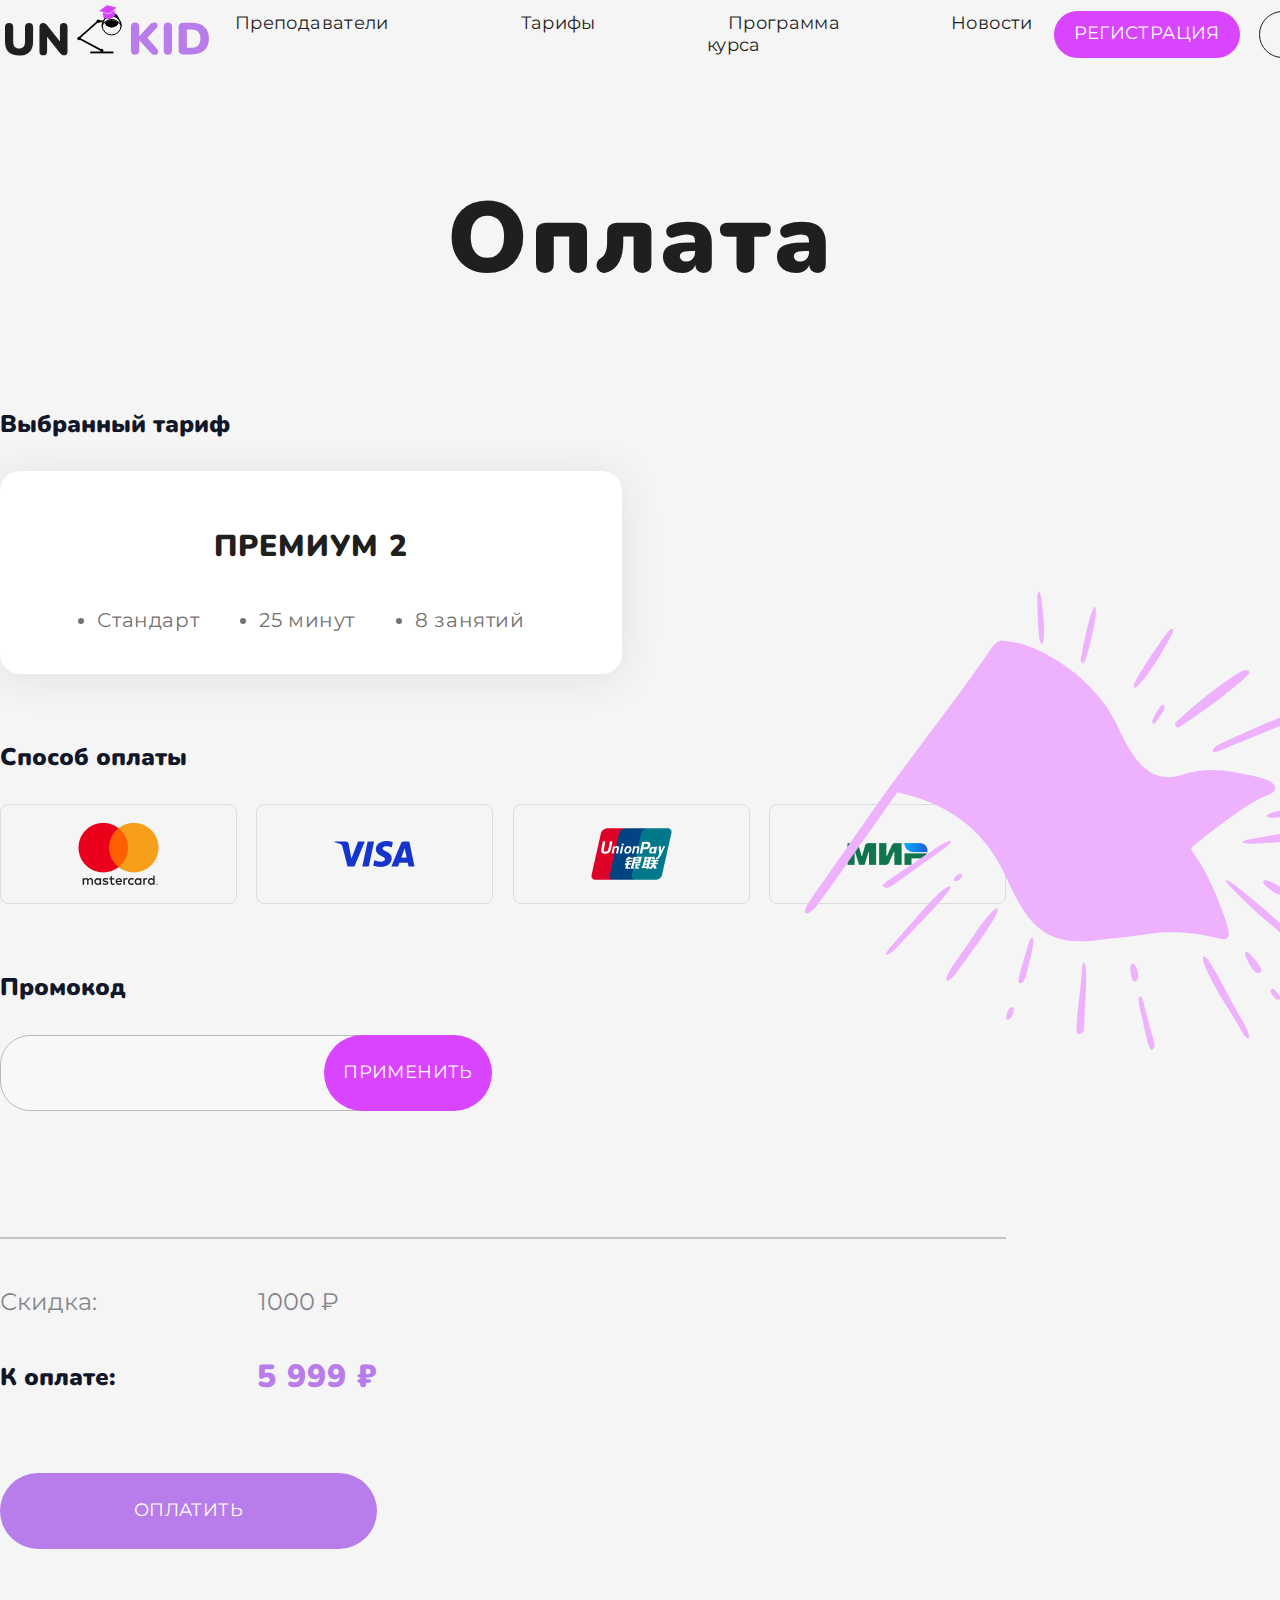
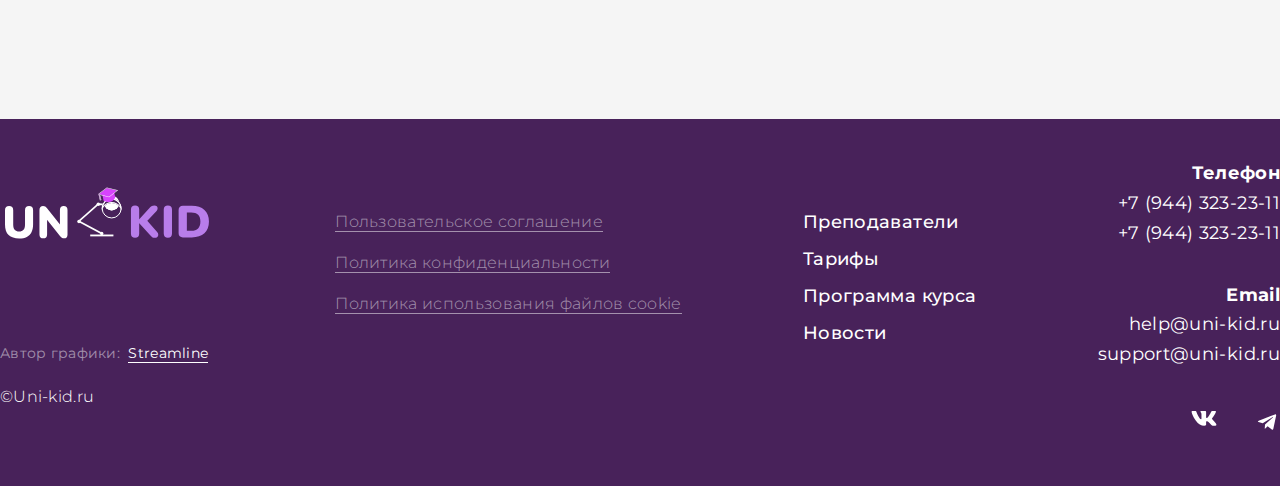
==== payment.html @ bf63d9b5 "Страницы с тарифом и оплатой" ====
<!doctype html>
<html lang="en">
<head>
    <meta charset="UTF-8">
    <meta name="viewport"
          content="width=device-width, user-scalable=no, initial-scale=1.0, maximum-scale=1.0, minimum-scale=1.0">
    <meta http-equiv="X-UA-Compatible" content="ie=edge">
    <title>Document</title>
    <link rel="stylesheet" href="./css/main.css">
</head>
<body>
<div class="wrapper">
    <header class="header">
        <div class="header__container container">
            <div class="header__logo">
                <img src="./assets/svg/header-logo.svg" alt="Логотип">
            </div>
            <nav class="menu">
                <ul class="menu__list">
                    <li class="menu__item"><a href="./teachers.html">Преподаватели</a></li>
                    <li class="menu__item"><a href="./tariffs.html">Тарифы</a></li>
                    <li class="menu__item"><a href="#">Программа курса</a></li>
                    <li class="menu__item"><a href="#">Новости</a></li>
                </ul>
            </nav>
            <div class="account">
                <div class="btn btn-primary">Регистрация</div>
                <div class="btn btn-outline">Войти</div>
            </div>
        </div>
    </header>
    <main class="main">
        <div class="main__container container">

            <section class="payment">
                <h1 class="title">Оплата</h1>
                <div class="payment__container">
                    <div class="tariff">
                        <p class="payment__title">Выбранный тариф</p>
                        <div class="tariffs__pay">
                            <p class="tariffs__name">Премиум 2</p>
                            <ul class="tariffs__result result">
                                <li class="result__item">Стандарт</li>
                                <li class="result__item">25 минут</li>
                                <li class="result__item">8 занятий</li>
                            </ul>
                        </div>
                    </div>
                    <div class="pay-method">
                        <p class="payment__title">Способ оплаты</p>
                        <ul class="payment__list">
                            <li tabindex="0" class="payment__item">
                                <img src="./assets/images/masterCard.png" alt="Мастер кард">
                            </li>
                            <li tabindex="0" class="payment__item">
                                <img src="./assets/images/visa.png" alt="Виза">
                            </li>
                            <li tabindex="0" class="payment__item">
                                <img src="./assets/images/unionPay.png" alt="Юнион">
                            </li>
                            <li tabindex="0" class="payment__item">
                                <img src="./assets/images/mir.png" alt="Мир">
                            </li>
                        </ul>
                    </div>
                    <div class="promo-code">
                        <p class="payment__title">Промокод</p>
                        <div class="promo-code__content">
                            <input type="text" class="input input-promo">
                            <div class="btn btn-primary btn-promo">Применить</div>
                        </div>
                    </div>
                    <div class="line"></div>
                    <div class="total">
                        <p class="sale">Скидка:<span>1000 ₽</span></p>
                        <p class="payment__title">К оплате:<span>5 999 ₽</span></p>
                        <div class="btn btn-primary">Оплатить</div>
                    </div>
                    <svg class="flag">
                        <use xlink:href="./assets/scss/sprites.svg#flag"></use>
                    </svg>
                </div>
            </section>
        </div>
    </main>
    <footer class="footer">
        <div class=" footer__container container">
            <div class="footer__info">
                <div class="footer__logo">
                    <img src="./assets/svg/footer-logo.svg" alt="Логотип">
                </div>
                <div class="author">
                    <p>Автор графики:&nbsp;&nbsp;<span>Streamline</span></p>
                    <p>&#169;Uni-kid.ru</p>
                </div>
            </div>
            <div class="policy">
                <ul class="policy__list">
                    <li class="policy__item"><a href="#">Пользовательское соглашение</a></li>
                    <li class="policy__item"><a href="#">Политика конфиденциальности</a></li>
                    <li class="policy__item"><a href="#">Политика использования файлов cookie</a></li>
                </ul>
            </div>
            <div class="menu">
                <ul class="menu__list">
                    <li class="menu__item"><a href="#">Преподаватели</a></li>
                    <li class="menu__item"><a href="#">Тарифы</a></li>
                    <li class="menu__item"><a href="#">Программа курса</a></li>
                    <li class="menu__item"><a href="#">Новости</a></li>
                </ul>
            </div>
            <div class="contacts">
                <div class="phone">
                    <p>Телефон</p>
                    <a href="tel:+7 (944) 323-23-11">+7 (944) 323-23-11</a>
                    <a href="tel:+7 (944) 323-23-11">+7 (944) 323-23-11</a>
                </div>
                <div class="email">
                    <p>Email</p>
                    <a href="mailto:help@uni-kid.ru">help@uni-kid.ru</a>
                    <a href="mailto:support@uni-kid.ru">support@uni-kid.ru</a>
                </div>
                <div class="social">
                    <a href="#">
                        <svg class="icon vk-icon">
                            <use xlink:href="./assets/scss/sprites.svg#vk"></use>
                        </svg>
                    </a>
                    <a href="#">
                        <svg class="icon tg-icon">
                            <use xlink:href="./assets/scss/sprites.svg#tg"></use>
                        </svg>
                    </a>
                </div>
            </div>
        </div>
    </footer>
</div>
</body>
</html>
---- css/main.css ----
@font-face {
  font-family: "Nunito";
  src: url("../../assets/fonts/Nunito-Black.woff2") format("woff2"), url("../../assets/fonts/Nunito-Black.woff") format("woff");
  font-weight: 900;
  font-style: normal;
  font-display: swap;
}
@font-face {
  font-family: "Montserrat";
  src: url("../../assets/fonts/Montserrat-Bold.woff2") format("woff2"), url("../../assets/fonts/Montserrat-Bold.woff") format("woff");
  font-weight: bold;
  font-style: normal;
  font-display: swap;
}
@font-face {
  font-family: "Montserrat";
  src: url("../../assets/fonts/Montserrat-Medium.woff2") format("woff2"), url("../../assets/fonts/Montserrat-Medium.woff") format("woff");
  font-weight: 500;
  font-style: normal;
  font-display: swap;
}
@font-face {
  font-family: "Montserrat";
  src: url("../../assets/fonts/Montserrat-Regular.woff2") format("woff2"), url("../../assets/fonts/Montserrat-Regular.woff") format("woff");
  font-weight: normal;
  font-style: normal;
  font-display: swap;
}
@font-face {
  font-family: "Montserrat";
  src: url("../../assets/fonts/Montserrat-Light.woff2") format("woff2"), url("../../assets/fonts/Montserrat-Light.woff") format("woff");
  font-weight: 300;
  font-style: normal;
  font-display: swap;
}
@font-face {
  font-family: "Montserrat";
  src: url("../../assets/fonts/Montserrat-SemiBold.woff2") format("woff2"), url("../../assets/fonts/Montserrat-SemiBold.woff") format("woff");
  font-weight: 600;
  font-style: normal;
  font-display: swap;
}
@font-face {
  font-family: "Rubik";
  src: url("../../assets/fonts/Rubik-Bold.woff2") format("woff2"), url("../../assets/fonts/Rubik-Bold.woff") format("woff");
  font-weight: bold;
  font-style: normal;
  font-display: swap;
}
@font-face {
  font-family: "Rubik";
  src: url("../../assets/fonts/Rubik-Regular.woff2") format("woff2"), url("../../assets/fonts/Rubik-Regular.woff") format("woff");
  font-weight: normal;
  font-style: normal;
  font-display: swap;
}
@font-face {
  font-family: "Rubik";
  src: url("../../assets/fonts/Rubik-Medium.woff2") format("woff2"), url("../../assets/fonts/Rubik-Medium.woff") format("woff");
  font-weight: 500;
  font-style: normal;
  font-display: swap;
}
@font-face {
  font-family: "Nunito";
  src: url("../../assets/fonts/Nunito-Black.woff2") format("woff2"), url("../../assets/fonts/Nunito-Black.woff") format("woff");
  font-weight: 900;
  font-style: normal;
  font-display: swap;
}
@font-face {
  font-family: "Montserrat";
  src: url("../../assets/fonts/Montserrat-Bold.woff2") format("woff2"), url("../../assets/fonts/Montserrat-Bold.woff") format("woff");
  font-weight: bold;
  font-style: normal;
  font-display: swap;
}
@font-face {
  font-family: "Montserrat";
  src: url("../../assets/fonts/Montserrat-Medium.woff2") format("woff2"), url("../../assets/fonts/Montserrat-Medium.woff") format("woff");
  font-weight: 500;
  font-style: normal;
  font-display: swap;
}
@font-face {
  font-family: "Montserrat";
  src: url("../../assets/fonts/Montserrat-Regular.woff2") format("woff2"), url("../../assets/fonts/Montserrat-Regular.woff") format("woff");
  font-weight: normal;
  font-style: normal;
  font-display: swap;
}
@font-face {
  font-family: "Montserrat";
  src: url("../../assets/fonts/Montserrat-Light.woff2") format("woff2"), url("../../assets/fonts/Montserrat-Light.woff") format("woff");
  font-weight: 300;
  font-style: normal;
  font-display: swap;
}
@font-face {
  font-family: "Montserrat";
  src: url("../../assets/fonts/Montserrat-SemiBold.woff2") format("woff2"), url("../../assets/fonts/Montserrat-SemiBold.woff") format("woff");
  font-weight: 600;
  font-style: normal;
  font-display: swap;
}
@font-face {
  font-family: "Rubik";
  src: url("../../assets/fonts/Rubik-Bold.woff2") format("woff2"), url("../../assets/fonts/Rubik-Bold.woff") format("woff");
  font-weight: bold;
  font-style: normal;
  font-display: swap;
}
@font-face {
  font-family: "Rubik";
  src: url("../../assets/fonts/Rubik-Regular.woff2") format("woff2"), url("../../assets/fonts/Rubik-Regular.woff") format("woff");
  font-weight: normal;
  font-style: normal;
  font-display: swap;
}
@font-face {
  font-family: "Rubik";
  src: url("../../assets/fonts/Rubik-Medium.woff2") format("woff2"), url("../../assets/fonts/Rubik-Medium.woff") format("woff");
  font-weight: 500;
  font-style: normal;
  font-display: swap;
}
* {
  padding: 0;
  margin: 0;
  border: 0;
}

*,
*:before,
*:after {
  -moz-box-sizing: border-box;
  -webkit-box-sizing: border-box;
  box-sizing: border-box;
}

:focus,
:active {
  outline: none;
}

a:focus,
a:active {
  outline: none;
}

nav,
footer,
header,
aside {
  display: block;
}

html,
body {
  height: 100%;
  width: 100%;
  font-size: 100%;
  line-height: 1;
  font-size: 14px;
  -ms-text-size-adjust: 100%;
  -moz-text-size-adjust: 100%;
  -webkit-text-size-adjust: 100%;
}

input,
button,
textarea {
  font-family: inherit;
}

input::-ms-clear {
  display: none;
}

button {
  cursor: pointer;
}

button::-moz-focus-inner {
  padding: 0;
  border: 0;
}

a,
a:visited {
  text-decoration: none;
}

a:hover {
  text-decoration: none;
}

ul li {
  list-style: none;
}

img {
  vertical-align: top;
}

h1,
h2,
h3,
h4,
h5,
h6 {
  font-size: inherit;
  font-weight: inherit;
}

@font-face {
  font-family: "Nunito";
  src: url("../../assets/fonts/Nunito-Black.woff2") format("woff2"), url("../../assets/fonts/Nunito-Black.woff") format("woff");
  font-weight: 900;
  font-style: normal;
  font-display: swap;
}
@font-face {
  font-family: "Montserrat";
  src: url("../../assets/fonts/Montserrat-Bold.woff2") format("woff2"), url("../../assets/fonts/Montserrat-Bold.woff") format("woff");
  font-weight: bold;
  font-style: normal;
  font-display: swap;
}
@font-face {
  font-family: "Montserrat";
  src: url("../../assets/fonts/Montserrat-Medium.woff2") format("woff2"), url("../../assets/fonts/Montserrat-Medium.woff") format("woff");
  font-weight: 500;
  font-style: normal;
  font-display: swap;
}
@font-face {
  font-family: "Montserrat";
  src: url("../../assets/fonts/Montserrat-Regular.woff2") format("woff2"), url("../../assets/fonts/Montserrat-Regular.woff") format("woff");
  font-weight: normal;
  font-style: normal;
  font-display: swap;
}
@font-face {
  font-family: "Montserrat";
  src: url("../../assets/fonts/Montserrat-Light.woff2") format("woff2"), url("../../assets/fonts/Montserrat-Light.woff") format("woff");
  font-weight: 300;
  font-style: normal;
  font-display: swap;
}
@font-face {
  font-family: "Montserrat";
  src: url("../../assets/fonts/Montserrat-SemiBold.woff2") format("woff2"), url("../../assets/fonts/Montserrat-SemiBold.woff") format("woff");
  font-weight: 600;
  font-style: normal;
  font-display: swap;
}
@font-face {
  font-family: "Rubik";
  src: url("../../assets/fonts/Rubik-Bold.woff2") format("woff2"), url("../../assets/fonts/Rubik-Bold.woff") format("woff");
  font-weight: bold;
  font-style: normal;
  font-display: swap;
}
@font-face {
  font-family: "Rubik";
  src: url("../../assets/fonts/Rubik-Regular.woff2") format("woff2"), url("../../assets/fonts/Rubik-Regular.woff") format("woff");
  font-weight: normal;
  font-style: normal;
  font-display: swap;
}
@font-face {
  font-family: "Rubik";
  src: url("../../assets/fonts/Rubik-Medium.woff2") format("woff2"), url("../../assets/fonts/Rubik-Medium.woff") format("woff");
  font-weight: 500;
  font-style: normal;
  font-display: swap;
}
.header__container {
  display: flex;
  align-items: center;
  justify-content: space-between;
}
.header__container .menu__list {
  display: flex;
  gap: 90px;
}
.header__container .menu__list .menu__item a {
  font-size: 18px;
  line-height: 122%;
  letter-spacing: 0.02em;
  color: #1F1F1F;
  border-radius: 20px;
  padding: 10px 20px;
  border: 1px solid transparent;
  transition: all 0.3s ease;
}
.header__container .menu__list .menu__item a:hover {
  color: #D342F8;
}
.header__container .menu__list .menu__item a:focus {
  color: #D342F8;
  border: 1px solid #D844FE;
}
.header__container .account {
  display: flex;
  gap: 19px;
}

@font-face {
  font-family: "Nunito";
  src: url("../../assets/fonts/Nunito-Black.woff2") format("woff2"), url("../../assets/fonts/Nunito-Black.woff") format("woff");
  font-weight: 900;
  font-style: normal;
  font-display: swap;
}
@font-face {
  font-family: "Montserrat";
  src: url("../../assets/fonts/Montserrat-Bold.woff2") format("woff2"), url("../../assets/fonts/Montserrat-Bold.woff") format("woff");
  font-weight: bold;
  font-style: normal;
  font-display: swap;
}
@font-face {
  font-family: "Montserrat";
  src: url("../../assets/fonts/Montserrat-Medium.woff2") format("woff2"), url("../../assets/fonts/Montserrat-Medium.woff") format("woff");
  font-weight: 500;
  font-style: normal;
  font-display: swap;
}
@font-face {
  font-family: "Montserrat";
  src: url("../../assets/fonts/Montserrat-Regular.woff2") format("woff2"), url("../../assets/fonts/Montserrat-Regular.woff") format("woff");
  font-weight: normal;
  font-style: normal;
  font-display: swap;
}
@font-face {
  font-family: "Montserrat";
  src: url("../../assets/fonts/Montserrat-Light.woff2") format("woff2"), url("../../assets/fonts/Montserrat-Light.woff") format("woff");
  font-weight: 300;
  font-style: normal;
  font-display: swap;
}
@font-face {
  font-family: "Montserrat";
  src: url("../../assets/fonts/Montserrat-SemiBold.woff2") format("woff2"), url("../../assets/fonts/Montserrat-SemiBold.woff") format("woff");
  font-weight: 600;
  font-style: normal;
  font-display: swap;
}
@font-face {
  font-family: "Rubik";
  src: url("../../assets/fonts/Rubik-Bold.woff2") format("woff2"), url("../../assets/fonts/Rubik-Bold.woff") format("woff");
  font-weight: bold;
  font-style: normal;
  font-display: swap;
}
@font-face {
  font-family: "Rubik";
  src: url("../../assets/fonts/Rubik-Regular.woff2") format("woff2"), url("../../assets/fonts/Rubik-Regular.woff") format("woff");
  font-weight: normal;
  font-style: normal;
  font-display: swap;
}
@font-face {
  font-family: "Rubik";
  src: url("../../assets/fonts/Rubik-Medium.woff2") format("woff2"), url("../../assets/fonts/Rubik-Medium.woff") format("woff");
  font-weight: 500;
  font-style: normal;
  font-display: swap;
}
.footer {
  background-color: #48225A;
  padding: 40px 0 52px 0;
}
.footer .footer__container {
  display: flex;
  justify-content: space-between;
  align-items: center;
}
.footer .footer__logo {
  margin: 0 0 90px 0;
}
.footer .author {
  letter-spacing: 0.02em;
}
.footer .author p:first-child {
  line-height: 158%;
  margin: 0 0 20px 0;
  color: rgba(255, 255, 255, 0.5);
}
.footer .author p span {
  color: #FFFFFF;
  border-bottom: 1px solid #FFFFFF;
}
.footer .author p:last-child {
  color: #FFFFFF;
  font-weight: 300;
  font-size: 16px;
  line-height: 158%;
}
.footer .policy .policy__list {
  display: flex;
  flex-direction: column;
  gap: 16px;
  margin: 0 0 68px 0;
}
.footer .policy a {
  font-weight: 300;
  font-size: 16px;
  line-height: 158%;
  letter-spacing: 0.02em;
  color: rgba(255, 255, 255, 0.5);
  border-bottom: 1px solid rgba(255, 255, 255, 0.5);
}
.footer .menu__list {
  display: flex;
  flex-direction: column;
  gap: 15px;
  margin: 0 0 36px 0;
}
.footer .menu__list a {
  color: #FFFFFF;
  font-weight: 500;
  font-size: 18px;
  line-height: 122%;
  letter-spacing: 0.02em;
}
.footer .contacts p {
  font-size: 18px;
  line-height: 166%;
  text-align: right;
  letter-spacing: 0.02em;
  color: #FFFFFF;
  font-weight: 700;
}
.footer .contacts .phone {
  margin: 0 0 32px 0;
}
.footer .contacts .email {
  margin: 0 0 40px 0;
}
.footer .contacts .phone a,
.footer .contacts .email a {
  display: block;
  font-size: 18px;
  line-height: 166%;
  text-align: right;
  letter-spacing: 0.02em;
  color: #FFFFFF;
}
.footer .contacts .social {
  display: flex;
  gap: 37px;
  align-items: center;
  justify-content: right;
}

@font-face {
  font-family: "Nunito";
  src: url("../../assets/fonts/Nunito-Black.woff2") format("woff2"), url("../../assets/fonts/Nunito-Black.woff") format("woff");
  font-weight: 900;
  font-style: normal;
  font-display: swap;
}
@font-face {
  font-family: "Montserrat";
  src: url("../../assets/fonts/Montserrat-Bold.woff2") format("woff2"), url("../../assets/fonts/Montserrat-Bold.woff") format("woff");
  font-weight: bold;
  font-style: normal;
  font-display: swap;
}
@font-face {
  font-family: "Montserrat";
  src: url("../../assets/fonts/Montserrat-Medium.woff2") format("woff2"), url("../../assets/fonts/Montserrat-Medium.woff") format("woff");
  font-weight: 500;
  font-style: normal;
  font-display: swap;
}
@font-face {
  font-family: "Montserrat";
  src: url("../../assets/fonts/Montserrat-Regular.woff2") format("woff2"), url("../../assets/fonts/Montserrat-Regular.woff") format("woff");
  font-weight: normal;
  font-style: normal;
  font-display: swap;
}
@font-face {
  font-family: "Montserrat";
  src: url("../../assets/fonts/Montserrat-Light.woff2") format("woff2"), url("../../assets/fonts/Montserrat-Light.woff") format("woff");
  font-weight: 300;
  font-style: normal;
  font-display: swap;
}
@font-face {
  font-family: "Montserrat";
  src: url("../../assets/fonts/Montserrat-SemiBold.woff2") format("woff2"), url("../../assets/fonts/Montserrat-SemiBold.woff") format("woff");
  font-weight: 600;
  font-style: normal;
  font-display: swap;
}
@font-face {
  font-family: "Rubik";
  src: url("../../assets/fonts/Rubik-Bold.woff2") format("woff2"), url("../../assets/fonts/Rubik-Bold.woff") format("woff");
  font-weight: bold;
  font-style: normal;
  font-display: swap;
}
@font-face {
  font-family: "Rubik";
  src: url("../../assets/fonts/Rubik-Regular.woff2") format("woff2"), url("../../assets/fonts/Rubik-Regular.woff") format("woff");
  font-weight: normal;
  font-style: normal;
  font-display: swap;
}
@font-face {
  font-family: "Rubik";
  src: url("../../assets/fonts/Rubik-Medium.woff2") format("woff2"), url("../../assets/fonts/Rubik-Medium.woff") format("woff");
  font-weight: 500;
  font-style: normal;
  font-display: swap;
}
.btn {
  border-radius: 40px;
  padding: 12px 20px;
  letter-spacing: 0.02em;
  text-transform: uppercase;
  font-size: 18px;
  line-height: 122%;
  cursor: pointer;
}

.btn-primary {
  color: #FFFFFF;
  background: #D944FF;
}

.btn-outline {
  color: #1F1F1F;
  border: 1px solid #1F1F1F;
}

.btn-circle {
  background: #B87DEA;
  border-radius: 1000px;
  font-weight: 600;
  font-size: 20px;
  line-height: 140%;
  letter-spacing: 0.04em;
  text-transform: uppercase;
  color: #FFFFFF;
  display: flex;
  align-items: center;
  justify-content: center;
  width: 228px;
  height: 228px;
}

@font-face {
  font-family: "Nunito";
  src: url("../../assets/fonts/Nunito-Black.woff2") format("woff2"), url("../../assets/fonts/Nunito-Black.woff") format("woff");
  font-weight: 900;
  font-style: normal;
  font-display: swap;
}
@font-face {
  font-family: "Montserrat";
  src: url("../../assets/fonts/Montserrat-Bold.woff2") format("woff2"), url("../../assets/fonts/Montserrat-Bold.woff") format("woff");
  font-weight: bold;
  font-style: normal;
  font-display: swap;
}
@font-face {
  font-family: "Montserrat";
  src: url("../../assets/fonts/Montserrat-Medium.woff2") format("woff2"), url("../../assets/fonts/Montserrat-Medium.woff") format("woff");
  font-weight: 500;
  font-style: normal;
  font-display: swap;
}
@font-face {
  font-family: "Montserrat";
  src: url("../../assets/fonts/Montserrat-Regular.woff2") format("woff2"), url("../../assets/fonts/Montserrat-Regular.woff") format("woff");
  font-weight: normal;
  font-style: normal;
  font-display: swap;
}
@font-face {
  font-family: "Montserrat";
  src: url("../../assets/fonts/Montserrat-Light.woff2") format("woff2"), url("../../assets/fonts/Montserrat-Light.woff") format("woff");
  font-weight: 300;
  font-style: normal;
  font-display: swap;
}
@font-face {
  font-family: "Montserrat";
  src: url("../../assets/fonts/Montserrat-SemiBold.woff2") format("woff2"), url("../../assets/fonts/Montserrat-SemiBold.woff") format("woff");
  font-weight: 600;
  font-style: normal;
  font-display: swap;
}
@font-face {
  font-family: "Rubik";
  src: url("../../assets/fonts/Rubik-Bold.woff2") format("woff2"), url("../../assets/fonts/Rubik-Bold.woff") format("woff");
  font-weight: bold;
  font-style: normal;
  font-display: swap;
}
@font-face {
  font-family: "Rubik";
  src: url("../../assets/fonts/Rubik-Regular.woff2") format("woff2"), url("../../assets/fonts/Rubik-Regular.woff") format("woff");
  font-weight: normal;
  font-style: normal;
  font-display: swap;
}
@font-face {
  font-family: "Rubik";
  src: url("../../assets/fonts/Rubik-Medium.woff2") format("woff2"), url("../../assets/fonts/Rubik-Medium.woff") format("woff");
  font-weight: 500;
  font-style: normal;
  font-display: swap;
}
.icon {
  display: block;
}

.tg-icon {
  fill: #FFFFFF;
  width: 26px;
  height: 22px;
}

.vk-icon {
  fill: #FFFFFF;
  width: 26px;
  height: 24px;
}

.main__card-icon {
  width: 66px;
  height: 66px;
}

.icon-center {
  width: 80px;
  height: 80px;
  position: absolute;
  top: calc(50% - 50px);
  left: calc(50% - 40px);
}

@font-face {
  font-family: "Nunito";
  src: url("../../assets/fonts/Nunito-Black.woff2") format("woff2"), url("../../assets/fonts/Nunito-Black.woff") format("woff");
  font-weight: 900;
  font-style: normal;
  font-display: swap;
}
@font-face {
  font-family: "Montserrat";
  src: url("../../assets/fonts/Montserrat-Bold.woff2") format("woff2"), url("../../assets/fonts/Montserrat-Bold.woff") format("woff");
  font-weight: bold;
  font-style: normal;
  font-display: swap;
}
@font-face {
  font-family: "Montserrat";
  src: url("../../assets/fonts/Montserrat-Medium.woff2") format("woff2"), url("../../assets/fonts/Montserrat-Medium.woff") format("woff");
  font-weight: 500;
  font-style: normal;
  font-display: swap;
}
@font-face {
  font-family: "Montserrat";
  src: url("../../assets/fonts/Montserrat-Regular.woff2") format("woff2"), url("../../assets/fonts/Montserrat-Regular.woff") format("woff");
  font-weight: normal;
  font-style: normal;
  font-display: swap;
}
@font-face {
  font-family: "Montserrat";
  src: url("../../assets/fonts/Montserrat-Light.woff2") format("woff2"), url("../../assets/fonts/Montserrat-Light.woff") format("woff");
  font-weight: 300;
  font-style: normal;
  font-display: swap;
}
@font-face {
  font-family: "Montserrat";
  src: url("../../assets/fonts/Montserrat-SemiBold.woff2") format("woff2"), url("../../assets/fonts/Montserrat-SemiBold.woff") format("woff");
  font-weight: 600;
  font-style: normal;
  font-display: swap;
}
@font-face {
  font-family: "Rubik";
  src: url("../../assets/fonts/Rubik-Bold.woff2") format("woff2"), url("../../assets/fonts/Rubik-Bold.woff") format("woff");
  font-weight: bold;
  font-style: normal;
  font-display: swap;
}
@font-face {
  font-family: "Rubik";
  src: url("../../assets/fonts/Rubik-Regular.woff2") format("woff2"), url("../../assets/fonts/Rubik-Regular.woff") format("woff");
  font-weight: normal;
  font-style: normal;
  font-display: swap;
}
@font-face {
  font-family: "Rubik";
  src: url("../../assets/fonts/Rubik-Medium.woff2") format("woff2"), url("../../assets/fonts/Rubik-Medium.woff") format("woff");
  font-weight: 500;
  font-style: normal;
  font-display: swap;
}
.card {
  background: #FFFFFF;
  box-shadow: 0 4px 20px rgba(72, 34, 90, 0.15);
  border-radius: 4px;
}

@font-face {
  font-family: "Nunito";
  src: url("../../assets/fonts/Nunito-Black.woff2") format("woff2"), url("../../assets/fonts/Nunito-Black.woff") format("woff");
  font-weight: 900;
  font-style: normal;
  font-display: swap;
}
@font-face {
  font-family: "Montserrat";
  src: url("../../assets/fonts/Montserrat-Bold.woff2") format("woff2"), url("../../assets/fonts/Montserrat-Bold.woff") format("woff");
  font-weight: bold;
  font-style: normal;
  font-display: swap;
}
@font-face {
  font-family: "Montserrat";
  src: url("../../assets/fonts/Montserrat-Medium.woff2") format("woff2"), url("../../assets/fonts/Montserrat-Medium.woff") format("woff");
  font-weight: 500;
  font-style: normal;
  font-display: swap;
}
@font-face {
  font-family: "Montserrat";
  src: url("../../assets/fonts/Montserrat-Regular.woff2") format("woff2"), url("../../assets/fonts/Montserrat-Regular.woff") format("woff");
  font-weight: normal;
  font-style: normal;
  font-display: swap;
}
@font-face {
  font-family: "Montserrat";
  src: url("../../assets/fonts/Montserrat-Light.woff2") format("woff2"), url("../../assets/fonts/Montserrat-Light.woff") format("woff");
  font-weight: 300;
  font-style: normal;
  font-display: swap;
}
@font-face {
  font-family: "Montserrat";
  src: url("../../assets/fonts/Montserrat-SemiBold.woff2") format("woff2"), url("../../assets/fonts/Montserrat-SemiBold.woff") format("woff");
  font-weight: 600;
  font-style: normal;
  font-display: swap;
}
@font-face {
  font-family: "Rubik";
  src: url("../../assets/fonts/Rubik-Bold.woff2") format("woff2"), url("../../assets/fonts/Rubik-Bold.woff") format("woff");
  font-weight: bold;
  font-style: normal;
  font-display: swap;
}
@font-face {
  font-family: "Rubik";
  src: url("../../assets/fonts/Rubik-Regular.woff2") format("woff2"), url("../../assets/fonts/Rubik-Regular.woff") format("woff");
  font-weight: normal;
  font-style: normal;
  font-display: swap;
}
@font-face {
  font-family: "Rubik";
  src: url("../../assets/fonts/Rubik-Medium.woff2") format("woff2"), url("../../assets/fonts/Rubik-Medium.woff") format("woff");
  font-weight: 500;
  font-style: normal;
  font-display: swap;
}
.main {
  position: relative;
  z-index: 100;
}
.main .first-block-container {
  display: flex;
  align-items: center;
  margin-bottom: 130px;
  justify-content: space-between;
}
.main .main__container .main__image-container {
  min-width: 726px;
  min-height: 867px;
  position: relative;
  background-image: url("../../../assets/images/main-page-image.png");
  background-position: 20px -7px;
  background-repeat: no-repeat;
  margin: 0 -10px 0 0;
}
.main .main__flex-container-first {
  display: flex;
  flex-direction: column;
  align-items: flex-start;
  gap: 39px;
  position: relative;
}
.main .main__flex-container-first .main__image-container-online {
  position: absolute;
  top: 50px;
  right: -150px;
  width: 304px;
}
.main .main__flex-container-first .main__image-container-online img {
  width: 100%;
  height: 100%;
}
.main .main__flex-container {
  display: flex;
  gap: 82px;
}
.main .main__description {
  max-width: 465px;
  font-size: 20px;
}
.main .left-arrow {
  fill: #EEB1FE;
  position: absolute;
  top: 340px;
  left: -20px;
}
.main .sun {
  width: 289px;
  height: 292px;
  fill: #EEB1FE;
  position: absolute;
  top: 171px;
  right: -166px;
}
.main .main__cards {
  display: flex;
  justify-content: center;
  gap: 116px;
  margin-bottom: 210px;
}
.main .main__cards .main__card {
  position: relative;
  background: #FFFFFF;
  box-shadow: 0 4px 20px rgba(72, 34, 90, 0.15);
  border-radius: 4px;
  width: 365px;
  height: 382px;
  padding: 82px 31px 0 31px;
}
.main .main__cards .main__card .heading-bold {
  margin: 0 0 24px 0;
}
.main .main__cards .main__card .main__card-circle {
  position: absolute;
  top: -110px;
  left: 112px;
  display: flex;
  align-items: center;
  justify-content: center;
}
.main .main__cards .main__card:nth-child(1) .main__card-circle {
  width: 138px;
  height: 168px;
  background-repeat: no-repeat;
  background-image: url("../../../assets/images/circle-top-right.png");
}
.main .main__cards .main__card:nth-child(2) .main__card-circle {
  width: 202px;
  height: 138px;
  background-repeat: no-repeat;
  background-image: url("../../../assets/images/circle-center-left.png");
  top: -92px;
  left: 83px;
}
.main .main__cards .main__card:nth-child(3) .main__card-circle {
  width: 138px;
  height: 168px;
  background-repeat: no-repeat;
  background-image: url("../../../assets/images/circle-top-left.png");
}
.main .main__cards .main__card:nth-child(2) {
  margin: -52px 0 0 0;
}
.main .spiral {
  position: absolute;
  top: 1094px;
  left: -20px;
  z-index: -2;
}
.main .spiral img {
  width: 100%;
  height: 100%;
}
.main .violet-block {
  display: flex;
  justify-content: space-between;
  background: #B87DEA;
  box-shadow: 0 12px 40px rgba(0, 0, 0, 0.15);
  border-radius: 24px;
  padding: 0 82px 90px 162px;
  margin: 0 0 214px 0;
}
.main .violet-block .violet-block__container {
  max-width: 724px;
  display: flex;
  align-content: center;
  flex-direction: column;
  justify-content: center;
  gap: 72px;
}
.main .violet-block .violet-block__container p {
  font-family: "Nunito", sans-serif;
  font-weight: 900;
  font-size: 60px;
  line-height: 120%;
  letter-spacing: 0.02em;
  color: #FFFFFF;
}
.main .violet-block .violet-block__container .violet-block__item {
  font-size: 20px;
  line-height: 140%;
  letter-spacing: 0.02em;
  color: #FFFFFF;
  background: url("../../../assets/svg/icon-check.svg") left no-repeat;
  padding: 0 0 0 40px;
}
.main .violet-block .violet-block__container .violet-block__item:not(:last-child) {
  margin: 0 0 16px 0;
}
.main .violet-block .violet-block__image {
  width: 510px;
  height: 681px;
  margin: -22px 0 0 0;
}
.main .violet-block .violet-block__image img {
  width: 100%;
  height: 100%;
}
.main .annotation {
  display: flex;
  height: 660px;
  margin: 0 0 182px 0;
  gap: 72px;
}
.main .annotation .annotation__image {
  position: relative;
}
.main .annotation .annotation__heading {
  margin-bottom: 40px;
}
.main .annotation .annotation-flex {
  display: flex;
  flex-direction: column;
  align-items: flex-start;
}
.main .annotation .annotation__left {
  display: flex;
  align-items: center;
  flex-direction: column;
  gap: 86px;
  max-width: 710px;
}
.main .annotation .annotation__left .annotation__left-container {
  display: flex;
  gap: 7px;
}
.main .annotation .annotation__left .description {
  padding: 0 0 0 54px;
}
.main .annotation .annotation__right {
  display: flex;
  flex-direction: column;
  gap: 86px;
  justify-content: flex-end;
  max-width: 686px;
}
.main .annotation .annotation__right .annotation-flex {
  display: flex;
  flex-direction: column;
  align-items: center;
}
.main .annotation .annotation__right .description {
  padding: 0 54px 0 0;
}
.main .annotation .annotation__right .annotation__right-container {
  display: flex;
}
.main .annotation .annotation__right .annotation__heading {
  transform: rotate(3.8deg);
}

.demo .demo__container {
  margin: 0 0 80px 0;
  padding: 0 70px 0 106px;
  display: flex;
  align-items: center;
  position: relative;
  justify-content: flex-start;
  gap: 100px;
  width: 1744px;
}
.demo .demo__container .title {
  font-size: 60px;
  margin: 0 0 20px 0;
  max-width: 560px;
}
.demo .demo__container .demo__image {
  width: 646px;
  height: 788px;
}
.demo .demo__container .demo__image img {
  width: 100%;
  height: 100%;
}
.demo .demo__container .demo__content-container {
  display: flex;
  align-items: center;
  gap: 56px;
}
.demo .demo__container .demo__list .demo__item {
  padding: 10px 20px;
  gap: 16px;
  background: rgba(238, 177, 254, 0.5);
  border-radius: 100px;
  font-size: 20px;
  line-height: 140%;
  letter-spacing: 0.02em;
  color: #1F1F1F;
}
.demo .demo__container .demo__list .demo__item:not(:last-child) {
  margin: 0 0 16px 0;
}
.demo .flag {
  position: absolute;
  width: 414px;
  height: 356px;
  top: 4px;
  right: -70px;
}

.animals .animals__container {
  display: flex;
  align-items: center;
  background: #FFF6F6;
  margin: 0 0 86px 0;
}
.animals .animals__left-content {
  display: flex;
  align-items: center;
  gap: 35px;
  padding: 0 0 0 216px;
}
.animals .animals__left-content p {
  font-family: "Rubik", sans-serif;
  font-weight: 500;
  font-size: 22px;
  line-height: 158%;
  letter-spacing: 0.02em;
  color: #48225A;
  max-width: 365px;
}
.animals .animals__left-content .animals__image-container {
  width: 156px;
  height: 93px;
}
.animals .animals__left-content .animals__image-container img {
  width: 100%;
  height: 100%;
}
.animals .animals__right-content {
  position: relative;
  width: 1103px;
  height: 174px;
}
.animals .animals__right-content img {
  width: 100%;
  height: 100%;
}
.animals .animals__right-content:after {
  content: "";
  display: block;
  position: absolute;
  width: 100%;
  height: 100%;
  background: linear-gradient(90deg, #FFF6F6 0%, rgba(254, 237, 236, 0.65125) 11.77%, rgba(254, 237, 236, 0.4) 100%);
  top: 0;
  right: 0;
}

@font-face {
  font-family: "Nunito";
  src: url("../../assets/fonts/Nunito-Black.woff2") format("woff2"), url("../../assets/fonts/Nunito-Black.woff") format("woff");
  font-weight: 900;
  font-style: normal;
  font-display: swap;
}
@font-face {
  font-family: "Montserrat";
  src: url("../../assets/fonts/Montserrat-Bold.woff2") format("woff2"), url("../../assets/fonts/Montserrat-Bold.woff") format("woff");
  font-weight: bold;
  font-style: normal;
  font-display: swap;
}
@font-face {
  font-family: "Montserrat";
  src: url("../../assets/fonts/Montserrat-Medium.woff2") format("woff2"), url("../../assets/fonts/Montserrat-Medium.woff") format("woff");
  font-weight: 500;
  font-style: normal;
  font-display: swap;
}
@font-face {
  font-family: "Montserrat";
  src: url("../../assets/fonts/Montserrat-Regular.woff2") format("woff2"), url("../../assets/fonts/Montserrat-Regular.woff") format("woff");
  font-weight: normal;
  font-style: normal;
  font-display: swap;
}
@font-face {
  font-family: "Montserrat";
  src: url("../../assets/fonts/Montserrat-Light.woff2") format("woff2"), url("../../assets/fonts/Montserrat-Light.woff") format("woff");
  font-weight: 300;
  font-style: normal;
  font-display: swap;
}
@font-face {
  font-family: "Montserrat";
  src: url("../../assets/fonts/Montserrat-SemiBold.woff2") format("woff2"), url("../../assets/fonts/Montserrat-SemiBold.woff") format("woff");
  font-weight: 600;
  font-style: normal;
  font-display: swap;
}
@font-face {
  font-family: "Rubik";
  src: url("../../assets/fonts/Rubik-Bold.woff2") format("woff2"), url("../../assets/fonts/Rubik-Bold.woff") format("woff");
  font-weight: bold;
  font-style: normal;
  font-display: swap;
}
@font-face {
  font-family: "Rubik";
  src: url("../../assets/fonts/Rubik-Regular.woff2") format("woff2"), url("../../assets/fonts/Rubik-Regular.woff") format("woff");
  font-weight: normal;
  font-style: normal;
  font-display: swap;
}
@font-face {
  font-family: "Rubik";
  src: url("../../assets/fonts/Rubik-Medium.woff2") format("woff2"), url("../../assets/fonts/Rubik-Medium.woff") format("woff");
  font-weight: 500;
  font-style: normal;
  font-display: swap;
}
.main {
  position: relative;
}
.main .teachers {
  padding: 110px 0 170px 0;
}
.main .teachers .title {
  max-width: 100%;
  text-align: center;
  margin: 0 0 110px 0;
}
.main .teachers__cards {
  display: flex;
  flex-wrap: wrap;
  justify-content: center;
  align-items: center;
  gap: 20px;
}
.main .teachers__cards .teachers__card {
  max-width: 493px;
  height: 229px;
  display: flex;
  align-items: center;
  margin: 0 0 20px 0;
  cursor: pointer;
}
.main .teachers__cards .teachers__card .card__image {
  transition: all 0.3s ease;
}
.main .teachers__cards .teachers__card .card__name {
  font-family: "Nunito", sans-serif;
  font-weight: 900;
  font-size: 24px;
  line-height: 100%;
  letter-spacing: 0.15px;
  color: #222222;
  margin: 0 0 24px 0;
  transition: all 0.3s ease;
}
.main .teachers__cards .teachers__card .card__info {
  margin: 0 0 22px 0;
}
.main .teachers__cards .teachers__card .card__info p {
  display: flex;
  justify-content: space-between;
  line-height: 122%;
  color: #9C9C9C;
  margin: 0 0 4px 0;
  transition: all 0.3s ease;
}
.main .teachers__cards .teachers__card .card__info span {
  line-height: 122%;
  color: #4C4C4C;
  transition: all 0.3s ease;
}
.main .teachers__cards .teachers__card .card__price {
  font-weight: 700;
  font-size: 16px;
  line-height: 125%;
  letter-spacing: 0.25px;
  color: #4C4C4C;
  transition: all 0.3s ease;
}
.main .teachers__cards .teachers__card:hover {
  background: #B87DEA;
  transition: all 0.3s ease;
}
.main .teachers__cards .teachers__card:hover .card__image {
  filter: drop-shadow(0px 30px 40px rgba(0, 0, 0, 0.15));
  border-radius: 8px;
  transform: rotate(9.25deg);
}
.main .teachers__cards .teachers__card:hover .card__name {
  color: #FFFFFF;
}
.main .teachers__cards .teachers__card:hover .card__info p, .main .teachers__cards .teachers__card:hover span {
  color: #FFFFFF;
}
.main .teachers__cards .teachers__card:hover .card__price {
  color: #FFFFFF;
}
.main .teachers__cards .card__content {
  padding: 48px 8px 48px 32px;
}
.main .vzhux-icon {
  position: absolute;
  bottom: 2px;
  left: -90px;
  width: 768px;
  height: 776px;
  z-index: -10;
}

@font-face {
  font-family: "Nunito";
  src: url("../../assets/fonts/Nunito-Black.woff2") format("woff2"), url("../../assets/fonts/Nunito-Black.woff") format("woff");
  font-weight: 900;
  font-style: normal;
  font-display: swap;
}
@font-face {
  font-family: "Montserrat";
  src: url("../../assets/fonts/Montserrat-Bold.woff2") format("woff2"), url("../../assets/fonts/Montserrat-Bold.woff") format("woff");
  font-weight: bold;
  font-style: normal;
  font-display: swap;
}
@font-face {
  font-family: "Montserrat";
  src: url("../../assets/fonts/Montserrat-Medium.woff2") format("woff2"), url("../../assets/fonts/Montserrat-Medium.woff") format("woff");
  font-weight: 500;
  font-style: normal;
  font-display: swap;
}
@font-face {
  font-family: "Montserrat";
  src: url("../../assets/fonts/Montserrat-Regular.woff2") format("woff2"), url("../../assets/fonts/Montserrat-Regular.woff") format("woff");
  font-weight: normal;
  font-style: normal;
  font-display: swap;
}
@font-face {
  font-family: "Montserrat";
  src: url("../../assets/fonts/Montserrat-Light.woff2") format("woff2"), url("../../assets/fonts/Montserrat-Light.woff") format("woff");
  font-weight: 300;
  font-style: normal;
  font-display: swap;
}
@font-face {
  font-family: "Montserrat";
  src: url("../../assets/fonts/Montserrat-SemiBold.woff2") format("woff2"), url("../../assets/fonts/Montserrat-SemiBold.woff") format("woff");
  font-weight: 600;
  font-style: normal;
  font-display: swap;
}
@font-face {
  font-family: "Rubik";
  src: url("../../assets/fonts/Rubik-Bold.woff2") format("woff2"), url("../../assets/fonts/Rubik-Bold.woff") format("woff");
  font-weight: bold;
  font-style: normal;
  font-display: swap;
}
@font-face {
  font-family: "Rubik";
  src: url("../../assets/fonts/Rubik-Regular.woff2") format("woff2"), url("../../assets/fonts/Rubik-Regular.woff") format("woff");
  font-weight: normal;
  font-style: normal;
  font-display: swap;
}
@font-face {
  font-family: "Rubik";
  src: url("../../assets/fonts/Rubik-Medium.woff2") format("woff2"), url("../../assets/fonts/Rubik-Medium.woff") format("woff");
  font-weight: 500;
  font-style: normal;
  font-display: swap;
}
.main .tariffs {
  padding: 110px 0 170px 0;
}
.main .tariffs .title {
  max-width: 100%;
  text-align: center;
  margin: 0 0 110px 0;
}
.main .tariffs__content {
  display: flex;
  align-items: center;
  justify-content: space-around;
}
.main .tariffs__info-item p {
  font-family: "Nunito", sans-serif;
  font-weight: 900;
  font-size: 30px;
  line-height: 136%;
  letter-spacing: 0.03em;
  text-transform: uppercase;
  color: #1F1F1F;
  margin: 0 0 12px 0;
}
.main .tariffs__info-item:not(:last-child) {
  margin: 0 0 46px 0;
}
.main .tariffs__btn {
  display: flex;
  align-items: center;
  gap: 10px;
}
.main .tariffs__btn .btn {
  padding: 14px 31px;
  border-radius: 100px;
}
.main .tariffs__btn .btn:focus {
  background: #E6A6F6;
  color: #FFFFFF;
  border: 1px solid #E6A6F6;
}
.main .tariffs__pay {
  padding: 78px 148px 184px 148px;
  background: #FFFFFF;
  box-shadow: 0 4px 40px rgba(48, 48, 48, 0.1);
  border-radius: 20px;
  position: relative;
}
.main .tariffs__pay .tariffs__name {
  font-family: "Nunito", sans-serif;
  font-weight: 900;
  font-size: 30px;
  line-height: 136%;
  letter-spacing: 0.03em;
  text-transform: uppercase;
  color: #1F1F1F;
  text-align: center;
  margin: 0 0 40px 0;
}
.main .tariffs__pay .tariffs__cost {
  font-family: "Nunito", sans-serif;
  font-weight: 900;
  font-size: 60px;
  line-height: 136%;
  letter-spacing: 0.03em;
  text-transform: uppercase;
  color: #B87DEA;
  text-align: center;
  margin: 0 0 40px 0;
}
.main .tariffs__pay .tariffs__result {
  display: flex;
  gap: 60px;
  align-items: center;
  justify-content: center;
}
.main .tariffs__pay .tariffs__result .result__item {
  font-size: 20px;
  line-height: 120%;
  letter-spacing: 0.03em;
  color: #727272;
  list-style-type: disc;
}
.main .tariffs__pay .btn-circle {
  position: absolute;
  bottom: -88px;
  left: 231px;
}
.main .tariffs__pay .union-icon {
  position: absolute;
  top: -111px;
  right: -98px;
  width: 248px;
  height: 248px;
  z-index: -2;
}

@font-face {
  font-family: "Nunito";
  src: url("../../assets/fonts/Nunito-Black.woff2") format("woff2"), url("../../assets/fonts/Nunito-Black.woff") format("woff");
  font-weight: 900;
  font-style: normal;
  font-display: swap;
}
@font-face {
  font-family: "Montserrat";
  src: url("../../assets/fonts/Montserrat-Bold.woff2") format("woff2"), url("../../assets/fonts/Montserrat-Bold.woff") format("woff");
  font-weight: bold;
  font-style: normal;
  font-display: swap;
}
@font-face {
  font-family: "Montserrat";
  src: url("../../assets/fonts/Montserrat-Medium.woff2") format("woff2"), url("../../assets/fonts/Montserrat-Medium.woff") format("woff");
  font-weight: 500;
  font-style: normal;
  font-display: swap;
}
@font-face {
  font-family: "Montserrat";
  src: url("../../assets/fonts/Montserrat-Regular.woff2") format("woff2"), url("../../assets/fonts/Montserrat-Regular.woff") format("woff");
  font-weight: normal;
  font-style: normal;
  font-display: swap;
}
@font-face {
  font-family: "Montserrat";
  src: url("../../assets/fonts/Montserrat-Light.woff2") format("woff2"), url("../../assets/fonts/Montserrat-Light.woff") format("woff");
  font-weight: 300;
  font-style: normal;
  font-display: swap;
}
@font-face {
  font-family: "Montserrat";
  src: url("../../assets/fonts/Montserrat-SemiBold.woff2") format("woff2"), url("../../assets/fonts/Montserrat-SemiBold.woff") format("woff");
  font-weight: 600;
  font-style: normal;
  font-display: swap;
}
@font-face {
  font-family: "Rubik";
  src: url("../../assets/fonts/Rubik-Bold.woff2") format("woff2"), url("../../assets/fonts/Rubik-Bold.woff") format("woff");
  font-weight: bold;
  font-style: normal;
  font-display: swap;
}
@font-face {
  font-family: "Rubik";
  src: url("../../assets/fonts/Rubik-Regular.woff2") format("woff2"), url("../../assets/fonts/Rubik-Regular.woff") format("woff");
  font-weight: normal;
  font-style: normal;
  font-display: swap;
}
@font-face {
  font-family: "Rubik";
  src: url("../../assets/fonts/Rubik-Medium.woff2") format("woff2"), url("../../assets/fonts/Rubik-Medium.woff") format("woff");
  font-weight: 500;
  font-style: normal;
  font-display: swap;
}
@font-face {
  font-family: "Nunito";
  src: url("../../assets/fonts/Nunito-Black.woff2") format("woff2"), url("../../assets/fonts/Nunito-Black.woff") format("woff");
  font-weight: 900;
  font-style: normal;
  font-display: swap;
}
@font-face {
  font-family: "Montserrat";
  src: url("../../assets/fonts/Montserrat-Bold.woff2") format("woff2"), url("../../assets/fonts/Montserrat-Bold.woff") format("woff");
  font-weight: bold;
  font-style: normal;
  font-display: swap;
}
@font-face {
  font-family: "Montserrat";
  src: url("../../assets/fonts/Montserrat-Medium.woff2") format("woff2"), url("../../assets/fonts/Montserrat-Medium.woff") format("woff");
  font-weight: 500;
  font-style: normal;
  font-display: swap;
}
@font-face {
  font-family: "Montserrat";
  src: url("../../assets/fonts/Montserrat-Regular.woff2") format("woff2"), url("../../assets/fonts/Montserrat-Regular.woff") format("woff");
  font-weight: normal;
  font-style: normal;
  font-display: swap;
}
@font-face {
  font-family: "Montserrat";
  src: url("../../assets/fonts/Montserrat-Light.woff2") format("woff2"), url("../../assets/fonts/Montserrat-Light.woff") format("woff");
  font-weight: 300;
  font-style: normal;
  font-display: swap;
}
@font-face {
  font-family: "Montserrat";
  src: url("../../assets/fonts/Montserrat-SemiBold.woff2") format("woff2"), url("../../assets/fonts/Montserrat-SemiBold.woff") format("woff");
  font-weight: 600;
  font-style: normal;
  font-display: swap;
}
@font-face {
  font-family: "Rubik";
  src: url("../../assets/fonts/Rubik-Bold.woff2") format("woff2"), url("../../assets/fonts/Rubik-Bold.woff") format("woff");
  font-weight: bold;
  font-style: normal;
  font-display: swap;
}
@font-face {
  font-family: "Rubik";
  src: url("../../assets/fonts/Rubik-Regular.woff2") format("woff2"), url("../../assets/fonts/Rubik-Regular.woff") format("woff");
  font-weight: normal;
  font-style: normal;
  font-display: swap;
}
@font-face {
  font-family: "Rubik";
  src: url("../../assets/fonts/Rubik-Medium.woff2") format("woff2"), url("../../assets/fonts/Rubik-Medium.woff") format("woff");
  font-weight: 500;
  font-style: normal;
  font-display: swap;
}
.main .payment {
  padding: 110px 0 170px 0;
  position: relative;
}
.main .payment .payment__container {
  max-width: 1006px;
}
.main .payment .title {
  max-width: 100%;
  text-align: center;
  margin: 0 0 110px 0;
}
.main .payment .payment__title {
  font-family: "Nunito", sans-serif;
  font-weight: 900;
  font-size: 24px;
  line-height: 126%;
  color: #111729;
  margin: 0 0 32px 0;
}
.main .payment .tariff {
  margin: 0 0 68px 0;
}
.main .payment .tariff .tariffs__pay {
  padding: 56px 84px 42px 84px;
  max-width: 622px;
}
.main .payment .pay-method {
  margin: 0 0 68px 0;
}
.main .payment .pay-method .payment__list {
  display: flex;
  gap: 10px;
  align-items: center;
  justify-content: space-between;
}
.main .payment .pay-method .payment__list .payment__item {
  width: 237px;
  height: 100px;
  padding: 10px;
  display: flex;
  align-items: center;
  justify-content: center;
  border: 1px solid rgba(0, 0, 0, 0.1);
  border-radius: 8px;
  cursor: pointer;
}
.main .payment .pay-method .payment__list .payment__item:focus {
  background: rgba(238, 177, 254, 0.5);
  border: 3px solid #B87DEA;
}
.main .payment .promo-code {
  margin: 0 0 126px 0;
}
.main .payment .promo-code .promo-code__content {
  display: flex;
  align-items: center;
}
.main .payment .promo-code .input-promo {
  width: 398px;
  height: 76px;
  background: #F8F8F8;
  border: 1px solid #BABABA;
  border-radius: 30px;
}
.main .payment .promo-code .btn-promo {
  width: 168px;
  height: 76px;
  background: #D944FF;
  border-radius: 40px;
  margin: 0 0 0 -74px;
  display: flex;
  align-items: center;
  justify-content: center;
}
.main .payment .line {
  border: 1px solid rgba(0, 0, 0, 0.2);
  width: 100%;
  margin: 0 0 48px 0;
}
.main .payment .total {
  max-width: 377px;
}
.main .payment .total .btn {
  width: 100%;
  height: 76px;
  background: #B87DEA;
  display: flex;
  align-items: center;
  justify-content: center;
}
.main .payment .total .payment__title {
  margin: 0 0 74px 0;
  display: flex;
  justify-content: space-between;
  align-items: center;
}
.main .payment .total .payment__title span {
  font-family: "Nunito", sans-serif;
  font-weight: 900;
  font-size: 32px;
  line-height: 138%;
  letter-spacing: 0.03em;
  text-transform: uppercase;
  color: #B87DEA;
}
.main .payment .total .sale {
  font-size: 24px;
  line-height: 126%;
  color: #111729;
  opacity: 0.5;
  display: flex;
  justify-content: space-between;
  margin: 0 0 38px 0;
}
.main .payment .total .sale span {
  margin: 0 38px 0 0;
}
.main .payment .flag {
  width: 532px;
  height: 460px;
  position: absolute;
  top: 522px;
  right: -57px;
}

body {
  font-family: "Montserrat", sans-serif;
}

.wrapper {
  background-color: #F5F5F5;
}

.container {
  max-width: 1550px;
  margin: 0 auto;
}

.description {
  font-size: 18px;
  line-height: 140%;
  letter-spacing: 0.02em;
  color: #727272;
}

.heading-bold {
  font-family: "Nunito", sans-serif;
  font-weight: 900;
  font-size: 28px;
  line-height: 120%;
  text-align: center;
  letter-spacing: 0.02em;
  color: #1F1F1F;
}

.title {
  font-family: "Nunito", sans-serif;
  font-weight: 900;
  font-size: 100px;
  line-height: 120%;
  letter-spacing: 0.02em;
  color: #1F1F1F;
  max-width: 659px;
}

.annotation__heading {
  background: #D944FF;
  border-radius: 300px;
  transform: rotate(-3.8deg);
  display: inline-block;
  font-family: "Nunito", sans-serif;
  font-weight: 900;
  font-size: 28px;
  line-height: 120%;
  letter-spacing: 0.02em;
  color: #FFFFFF;
  padding: 12px 32px;
}

@media (max-width: 1000px) {
  .title {
    font-size: 60px;
  }
}
@media (max-width: 360px) {
  .title {
    font-size: 32px;
  }
}

/*# sourceMappingURL=main.css.map */
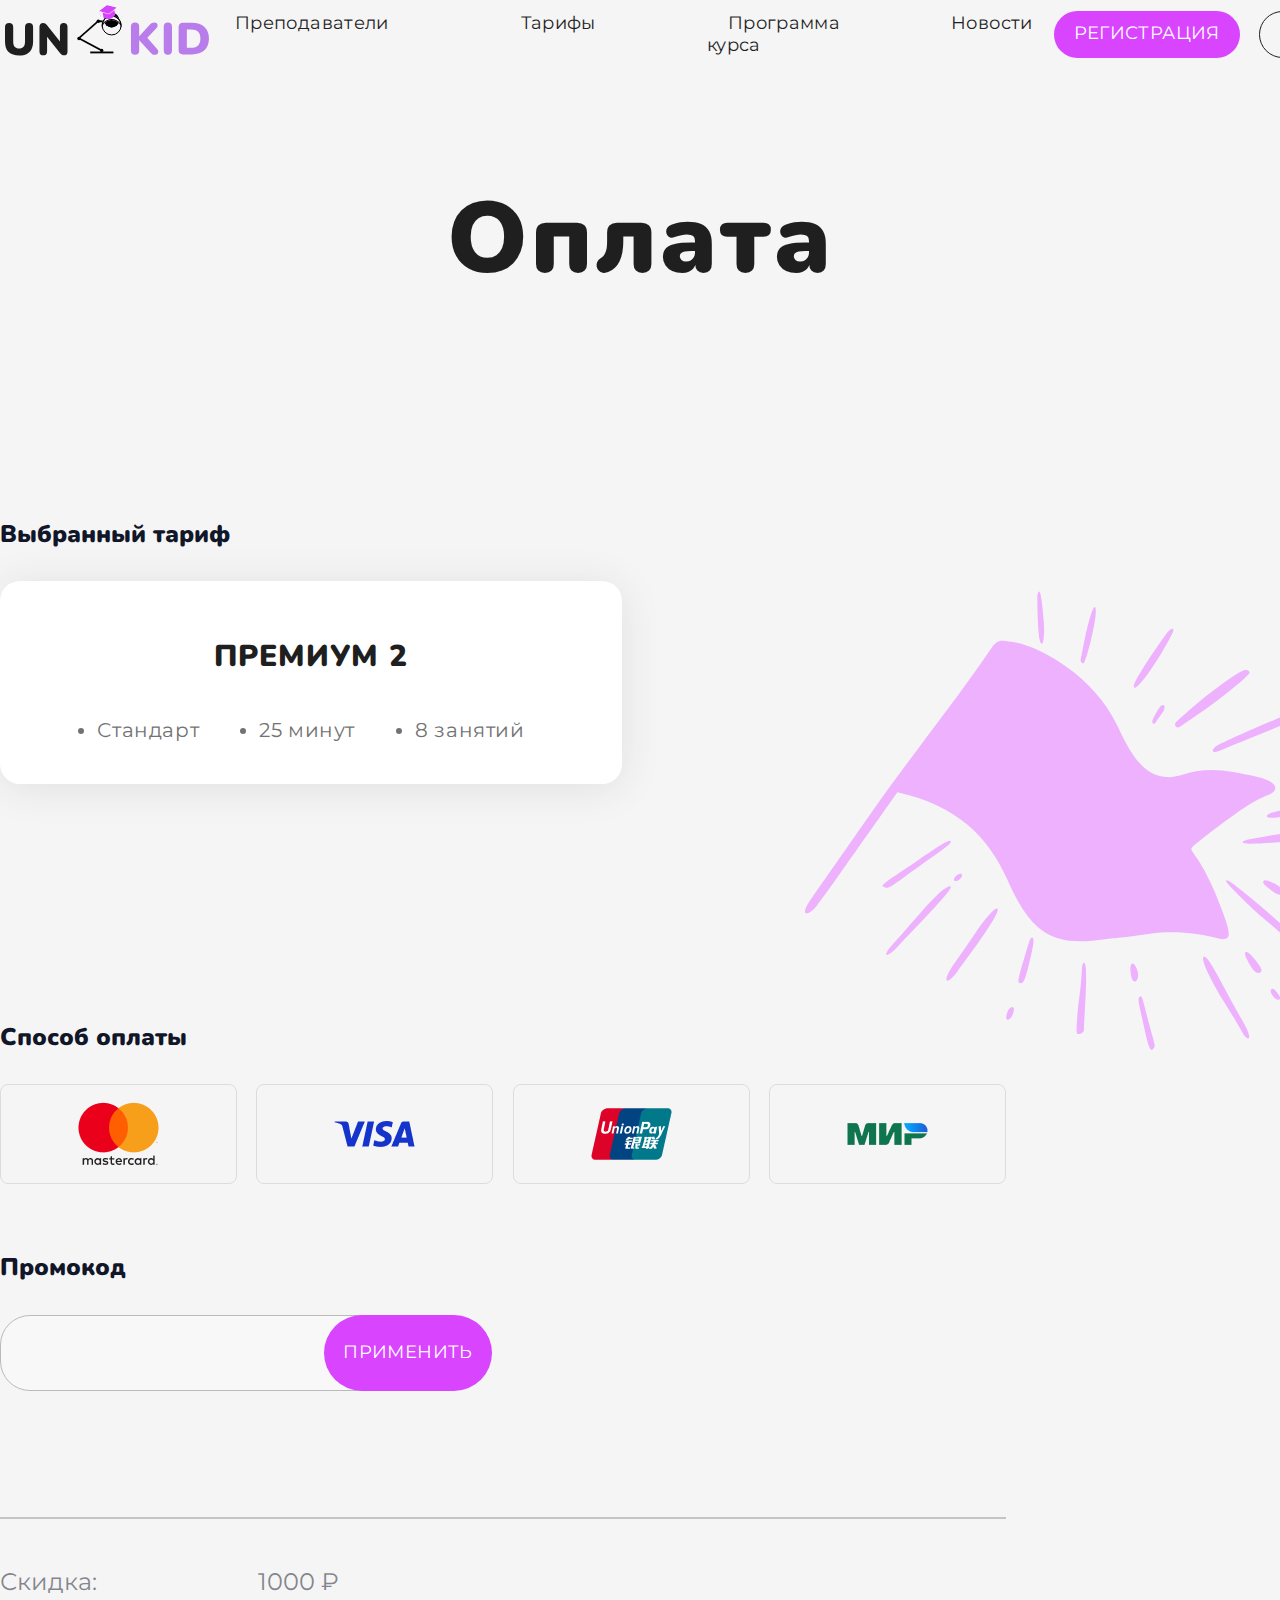
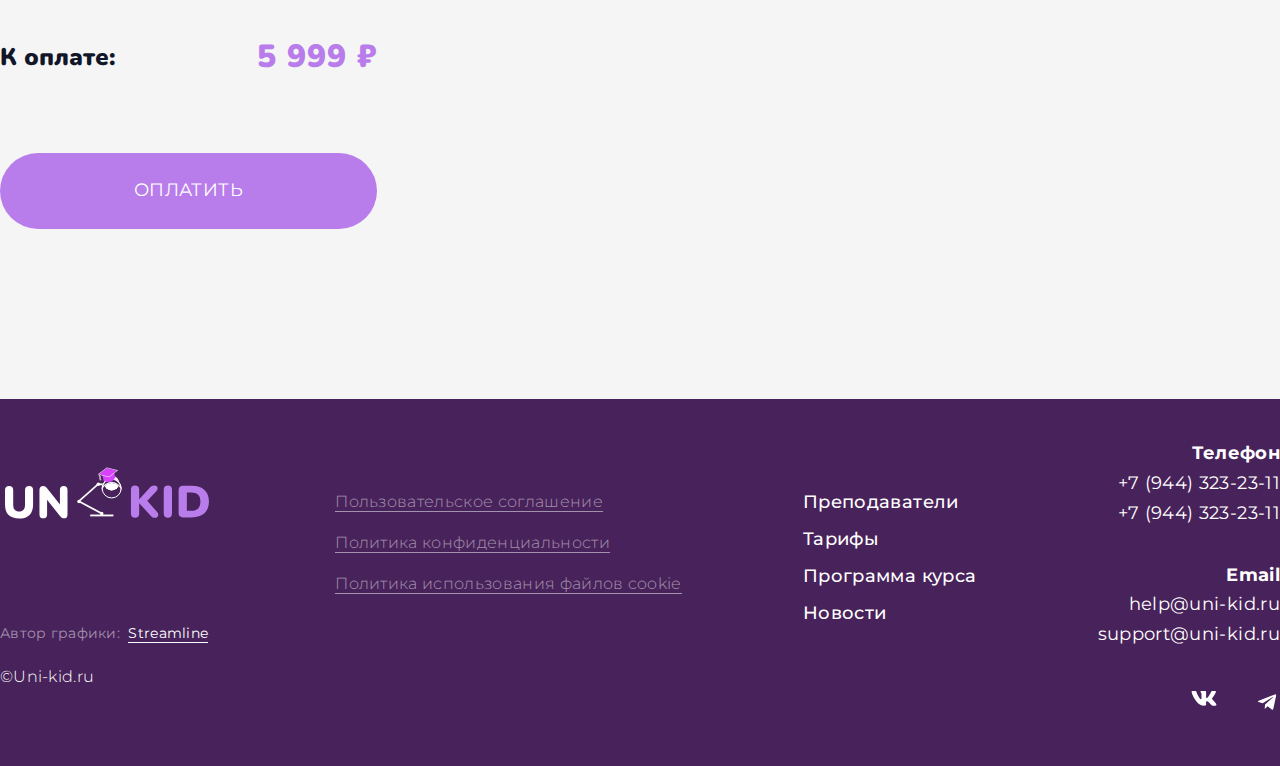
==== commit 9da508fd: "Подредактировал структуру html, переписал scss везде" ====
--- a/payment.html
+++ b/payment.html
@@ -1,140 +1,144 @@
 <!doctype html>
 <html lang="en">
+
 <head>
     <meta charset="UTF-8">
     <meta name="viewport"
-          content="width=device-width, user-scalable=no, initial-scale=1.0, maximum-scale=1.0, minimum-scale=1.0">
+        content="width=device-width, user-scalable=no, initial-scale=1.0, maximum-scale=1.0, minimum-scale=1.0">
     <meta http-equiv="X-UA-Compatible" content="ie=edge">
     <title>Document</title>
     <link rel="stylesheet" href="./css/main.css">
 </head>
+
 <body>
-<div class="wrapper">
-    <header class="header">
-        <div class="header__container container">
-            <div class="header__logo">
-                <img src="./assets/svg/header-logo.svg" alt="Логотип">
+    <div class="wrapper">
+        <header class="header">
+            <div class="header__container container">
+                <div class="header__logo">
+                    <a href="./index.html">
+                        <img src="./assets/svg/header-logo.svg" alt="Логотип">
+                    </a>
+                </div>
+                <nav class="menu">
+                    <ul class="menu__list">
+                        <li class="menu__item"><a href="./teachers.html">Преподаватели</a></li>
+                        <li class="menu__item"><a href="./tariffs.html">Тарифы</a></li>
+                        <li class="menu__item"><a href="#">Программа курса</a></li>
+                        <li class="menu__item"><a href="#">Новости</a></li>
+                    </ul>
+                </nav>
+                <div class="account">
+                    <div class="btn btn-primary">Регистрация</div>
+                    <div class="btn btn-outline">Войти</div>
+                </div>
             </div>
-            <nav class="menu">
-                <ul class="menu__list">
-                    <li class="menu__item"><a href="./teachers.html">Преподаватели</a></li>
-                    <li class="menu__item"><a href="./tariffs.html">Тарифы</a></li>
-                    <li class="menu__item"><a href="#">Программа курса</a></li>
-                    <li class="menu__item"><a href="#">Новости</a></li>
-                </ul>
-            </nav>
-            <div class="account">
-                <div class="btn btn-primary">Регистрация</div>
-                <div class="btn btn-outline">Войти</div>
-            </div>
-        </div>
-    </header>
-    <main class="main">
-        <div class="main__container container">
-
-            <section class="payment">
-                <h1 class="title">Оплата</h1>
-                <div class="payment__container">
-                    <div class="tariff">
-                        <p class="payment__title">Выбранный тариф</p>
-                        <div class="tariffs__pay">
-                            <p class="tariffs__name">Премиум 2</p>
-                            <ul class="tariffs__result result">
-                                <li class="result__item">Стандарт</li>
-                                <li class="result__item">25 минут</li>
-                                <li class="result__item">8 занятий</li>
+        </header>
+        <main class="main">
+            <div class="main__container container">
+                <section class="payment">
+                    <h1 class="title">Оплата</h1>
+                    <div class="payment__container">
+                        <div class="tariffs">
+                            <p class="payment__title">Выбранный тариф</p>
+                            <div class="tariffs__pay">
+                                <p class="tariffs__name">Премиум 2</p>
+                                <ul class="tariffs__result result">
+                                    <li class="result__item">Стандарт</li>
+                                    <li class="result__item">25 минут</li>
+                                    <li class="result__item">8 занятий</li>
+                                </ul>
+                            </div>
+                        </div>
+                        <div class="pay-method">
+                            <p class="payment__title">Способ оплаты</p>
+                            <ul class="pay-method__list">
+                                <li tabindex="0" class="pay-method__item">
+                                    <img src="./assets/images/masterCard.png" alt="Мастер кард">
+                                </li>
+                                <li tabindex="0" class="pay-method__item">
+                                    <img src="./assets/images/visa.png" alt="Виза">
+                                </li>
+                                <li tabindex="0" class="pay-method__item">
+                                    <img src="./assets/images/unionPay.png" alt="Юнион">
+                                </li>
+                                <li tabindex="0" class="pay-method__item">
+                                    <img src="./assets/images/mir.png" alt="Мир">
+                                </li>
                             </ul>
                         </div>
+                        <div class="promo-code">
+                            <p class="payment__title">Промокод</p>
+                            <div class="promo-code__content">
+                                <input type="text" class="input input-promo">
+                                <div class="btn btn-primary btn-promo">Применить</div>
+                            </div>
+                        </div>
+                        <div class="line"></div>
+                        <div class="total">
+                            <p class="sale">Скидка:<span>1000 ₽</span></p>
+                            <p class="payment__title total__title">К оплате:<span>5 999 ₽</span></p>
+                            <div class="btn btn-primary">Оплатить</div>
+                        </div>
+                        <svg class="flag">
+                            <use xlink:href="./assets/scss/sprites.svg#flag"></use>
+                        </svg>
                     </div>
-                    <div class="pay-method">
-                        <p class="payment__title">Способ оплаты</p>
-                        <ul class="payment__list">
-                            <li tabindex="0" class="payment__item">
-                                <img src="./assets/images/masterCard.png" alt="Мастер кард">
-                            </li>
-                            <li tabindex="0" class="payment__item">
-                                <img src="./assets/images/visa.png" alt="Виза">
-                            </li>
-                            <li tabindex="0" class="payment__item">
-                                <img src="./assets/images/unionPay.png" alt="Юнион">
-                            </li>
-                            <li tabindex="0" class="payment__item">
-                                <img src="./assets/images/mir.png" alt="Мир">
-                            </li>
-                        </ul>
+                </section>
+            </div>
+        </main>
+        <footer class="footer">
+            <div class=" footer__container container">
+                <div class="footer__info">
+                    <div class="footer__logo">
+                        <img src="./assets/svg/footer-logo.svg" alt="Логотип">
                     </div>
-                    <div class="promo-code">
-                        <p class="payment__title">Промокод</p>
-                        <div class="promo-code__content">
-                            <input type="text" class="input input-promo">
-                            <div class="btn btn-primary btn-promo">Применить</div>
-                        </div>
+                    <div class="author">
+                        <p>Автор графики:&nbsp;&nbsp;<span>Streamline</span></p>
+                        <p>&#169;Uni-kid.ru</p>
                     </div>
-                    <div class="line"></div>
-                    <div class="total">
-                        <p class="sale">Скидка:<span>1000 ₽</span></p>
-                        <p class="payment__title">К оплате:<span>5 999 ₽</span></p>
-                        <div class="btn btn-primary">Оплатить</div>
+                </div>
+                <div class="policy">
+                    <ul class="policy__list">
+                        <li class="policy__item"><a href="#">Пользовательское соглашение</a></li>
+                        <li class="policy__item"><a href="#">Политика конфиденциальности</a></li>
+                        <li class="policy__item"><a href="#">Политика использования файлов cookie</a></li>
+                    </ul>
+                </div>
+                <div class="menu">
+                    <ul class="menu__list">
+                        <li class="menu__item"><a href="./teachers.html">Преподаватели</a></li>
+                        <li class="menu__item"><a href="./tariffs.html">Тарифы</a></li>
+                        <li class="menu__item"><a href="">Программа курса</a></li>
+                        <li class="menu__item"><a href="#">Новости</a></li>
+                    </ul>
+                </div>
+                <div class="contacts">
+                    <div class="phone">
+                        <p>Телефон</p>
+                        <a href="tel:+7 (944) 323-23-11">+7 (944) 323-23-11</a>
+                        <a href="tel:+7 (944) 323-23-11">+7 (944) 323-23-11</a>
                     </div>
-                    <svg class="flag">
-                        <use xlink:href="./assets/scss/sprites.svg#flag"></use>
-                    </svg>
-                </div>
-            </section>
-        </div>
-    </main>
-    <footer class="footer">
-        <div class=" footer__container container">
-            <div class="footer__info">
-                <div class="footer__logo">
-                    <img src="./assets/svg/footer-logo.svg" alt="Логотип">
-                </div>
-                <div class="author">
-                    <p>Автор графики:&nbsp;&nbsp;<span>Streamline</span></p>
-                    <p>&#169;Uni-kid.ru</p>
+                    <div class="email">
+                        <p>Email</p>
+                        <a href="mailto:help@uni-kid.ru">help@uni-kid.ru</a>
+                        <a href="mailto:support@uni-kid.ru">support@uni-kid.ru</a>
+                    </div>
+                    <div class="social">
+                        <a href="#">
+                            <svg class="icon vk-icon">
+                                <use xlink:href="./assets/scss/sprites.svg#vk"></use>
+                            </svg>
+                        </a>
+                        <a href="#">
+                            <svg class="icon tg-icon">
+                                <use xlink:href="./assets/scss/sprites.svg#tg"></use>
+                            </svg>
+                        </a>
+                    </div>
                 </div>
             </div>
-            <div class="policy">
-                <ul class="policy__list">
-                    <li class="policy__item"><a href="#">Пользовательское соглашение</a></li>
-                    <li class="policy__item"><a href="#">Политика конфиденциальности</a></li>
-                    <li class="policy__item"><a href="#">Политика использования файлов cookie</a></li>
-                </ul>
-            </div>
-            <div class="menu">
-                <ul class="menu__list">
-                    <li class="menu__item"><a href="#">Преподаватели</a></li>
-                    <li class="menu__item"><a href="#">Тарифы</a></li>
-                    <li class="menu__item"><a href="#">Программа курса</a></li>
-                    <li class="menu__item"><a href="#">Новости</a></li>
-                </ul>
-            </div>
-            <div class="contacts">
-                <div class="phone">
-                    <p>Телефон</p>
-                    <a href="tel:+7 (944) 323-23-11">+7 (944) 323-23-11</a>
-                    <a href="tel:+7 (944) 323-23-11">+7 (944) 323-23-11</a>
-                </div>
-                <div class="email">
-                    <p>Email</p>
-                    <a href="mailto:help@uni-kid.ru">help@uni-kid.ru</a>
-                    <a href="mailto:support@uni-kid.ru">support@uni-kid.ru</a>
-                </div>
-                <div class="social">
-                    <a href="#">
-                        <svg class="icon vk-icon">
-                            <use xlink:href="./assets/scss/sprites.svg#vk"></use>
-                        </svg>
-                    </a>
-                    <a href="#">
-                        <svg class="icon tg-icon">
-                            <use xlink:href="./assets/scss/sprites.svg#tg"></use>
-                        </svg>
-                    </a>
-                </div>
-            </div>
-        </div>
-    </footer>
-</div>
+        </footer>
+    </div>
 </body>
+
 </html>--- a/css/main.css
+++ b/css/main.css
@@ -281,11 +281,18 @@
   align-items: center;
   justify-content: space-between;
 }
-.header__container .menu__list {
+.header .menu__list {
   display: flex;
   gap: 90px;
 }
-.header__container .menu__list .menu__item a {
+.header .menu__item a:hover {
+  color: #D342F8;
+}
+.header .menu__item a:focus {
+  color: #D342F8;
+  border: 1px solid #D844FE;
+}
+.header .menu__item a {
   font-size: 18px;
   line-height: 122%;
   letter-spacing: 0.02em;
@@ -295,14 +302,8 @@
   border: 1px solid transparent;
   transition: all 0.3s ease;
 }
-.header__container .menu__list .menu__item a:hover {
-  color: #D342F8;
-}
-.header__container .menu__list .menu__item a:focus {
-  color: #D342F8;
-  border: 1px solid #D844FE;
-}
-.header__container .account {
+
+.account {
   display: flex;
   gap: 19px;
 }
@@ -374,12 +375,12 @@
   background-color: #48225A;
   padding: 40px 0 52px 0;
 }
-.footer .footer__container {
+.footer__container {
   display: flex;
   justify-content: space-between;
   align-items: center;
 }
-.footer .footer__logo {
+.footer__logo {
   margin: 0 0 90px 0;
 }
 .footer .author {
@@ -400,7 +401,7 @@
   font-size: 16px;
   line-height: 158%;
 }
-.footer .policy .policy__list {
+.footer .policy__list {
   display: flex;
   flex-direction: column;
   gap: 16px;
@@ -784,13 +785,39 @@
   position: relative;
   z-index: 100;
 }
-.main .first-block-container {
+.main .preview {
   display: flex;
   align-items: center;
   margin-bottom: 130px;
   justify-content: space-between;
 }
-.main .main__container .main__image-container {
+.main .preview__container {
+  display: flex;
+  flex-direction: column;
+  align-items: flex-start;
+  gap: 39px;
+  position: relative;
+}
+.main .preview__image {
+  position: absolute;
+  top: 50px;
+  right: -150px;
+  width: 304px;
+}
+.main .preview__image img {
+  width: 100%;
+  height: 100%;
+}
+.main .preview__content {
+  display: flex;
+  align-items: center;
+  gap: 82px;
+}
+.main .preview__description {
+  max-width: 465px;
+  font-size: 20px;
+}
+.main .preview__icon {
   min-width: 726px;
   min-height: 867px;
   position: relative;
@@ -799,33 +826,12 @@
   background-repeat: no-repeat;
   margin: 0 -10px 0 0;
 }
-.main .main__flex-container-first {
-  display: flex;
-  flex-direction: column;
-  align-items: flex-start;
-  gap: 39px;
-  position: relative;
-}
-.main .main__flex-container-first .main__image-container-online {
-  position: absolute;
-  top: 50px;
-  right: -150px;
-  width: 304px;
-}
-.main .main__flex-container-first .main__image-container-online img {
+.main .preview__icon img {
   width: 100%;
   height: 100%;
 }
-.main .main__flex-container {
-  display: flex;
-  gap: 82px;
-}
-.main .main__description {
-  max-width: 465px;
-  font-size: 20px;
-}
 .main .left-arrow {
-  fill: #EEB1FE;
+  fill: #eeb1fe;
   position: absolute;
   top: 340px;
   left: -20px;
@@ -833,59 +839,10 @@
 .main .sun {
   width: 289px;
   height: 292px;
-  fill: #EEB1FE;
+  fill: #eeb1fe;
   position: absolute;
   top: 171px;
   right: -166px;
-}
-.main .main__cards {
-  display: flex;
-  justify-content: center;
-  gap: 116px;
-  margin-bottom: 210px;
-}
-.main .main__cards .main__card {
-  position: relative;
-  background: #FFFFFF;
-  box-shadow: 0 4px 20px rgba(72, 34, 90, 0.15);
-  border-radius: 4px;
-  width: 365px;
-  height: 382px;
-  padding: 82px 31px 0 31px;
-}
-.main .main__cards .main__card .heading-bold {
-  margin: 0 0 24px 0;
-}
-.main .main__cards .main__card .main__card-circle {
-  position: absolute;
-  top: -110px;
-  left: 112px;
-  display: flex;
-  align-items: center;
-  justify-content: center;
-}
-.main .main__cards .main__card:nth-child(1) .main__card-circle {
-  width: 138px;
-  height: 168px;
-  background-repeat: no-repeat;
-  background-image: url("../../../assets/images/circle-top-right.png");
-}
-.main .main__cards .main__card:nth-child(2) .main__card-circle {
-  width: 202px;
-  height: 138px;
-  background-repeat: no-repeat;
-  background-image: url("../../../assets/images/circle-center-left.png");
-  top: -92px;
-  left: 83px;
-}
-.main .main__cards .main__card:nth-child(3) .main__card-circle {
-  width: 138px;
-  height: 168px;
-  background-repeat: no-repeat;
-  background-image: url("../../../assets/images/circle-top-left.png");
-}
-.main .main__cards .main__card:nth-child(2) {
-  margin: -52px 0 0 0;
 }
 .main .spiral {
   position: absolute;
@@ -897,7 +854,7 @@
   width: 100%;
   height: 100%;
 }
-.main .violet-block {
+.main .how {
   display: flex;
   justify-content: space-between;
   background: #B87DEA;
@@ -906,7 +863,7 @@
   padding: 0 82px 90px 162px;
   margin: 0 0 214px 0;
 }
-.main .violet-block .violet-block__container {
+.main .how__container {
   max-width: 724px;
   display: flex;
   align-content: center;
@@ -914,7 +871,7 @@
   justify-content: center;
   gap: 72px;
 }
-.main .violet-block .violet-block__container p {
+.main .how__container p {
   font-family: "Nunito", sans-serif;
   font-weight: 900;
   font-size: 60px;
@@ -922,7 +879,7 @@
   letter-spacing: 0.02em;
   color: #FFFFFF;
 }
-.main .violet-block .violet-block__container .violet-block__item {
+.main .how__container .how__list-item {
   font-size: 20px;
   line-height: 140%;
   letter-spacing: 0.02em;
@@ -930,72 +887,20 @@
   background: url("../../../assets/svg/icon-check.svg") left no-repeat;
   padding: 0 0 0 40px;
 }
-.main .violet-block .violet-block__container .violet-block__item:not(:last-child) {
+.main .how__container .how__list-item:not(:last-child) {
   margin: 0 0 16px 0;
 }
-.main .violet-block .violet-block__image {
+.main .how__image {
   width: 510px;
   height: 681px;
   margin: -22px 0 0 0;
 }
-.main .violet-block .violet-block__image img {
+.main .how__image img {
   width: 100%;
   height: 100%;
 }
-.main .annotation {
-  display: flex;
-  height: 660px;
-  margin: 0 0 182px 0;
-  gap: 72px;
-}
-.main .annotation .annotation__image {
-  position: relative;
-}
-.main .annotation .annotation__heading {
-  margin-bottom: 40px;
-}
-.main .annotation .annotation-flex {
-  display: flex;
-  flex-direction: column;
-  align-items: flex-start;
-}
-.main .annotation .annotation__left {
-  display: flex;
-  align-items: center;
-  flex-direction: column;
-  gap: 86px;
-  max-width: 710px;
-}
-.main .annotation .annotation__left .annotation__left-container {
-  display: flex;
-  gap: 7px;
-}
-.main .annotation .annotation__left .description {
-  padding: 0 0 0 54px;
-}
-.main .annotation .annotation__right {
-  display: flex;
-  flex-direction: column;
-  gap: 86px;
-  justify-content: flex-end;
-  max-width: 686px;
-}
-.main .annotation .annotation__right .annotation-flex {
-  display: flex;
-  flex-direction: column;
-  align-items: center;
-}
-.main .annotation .annotation__right .description {
-  padding: 0 54px 0 0;
-}
-.main .annotation .annotation__right .annotation__right-container {
-  display: flex;
-}
-.main .annotation .annotation__right .annotation__heading {
-  transform: rotate(3.8deg);
-}
-
-.demo .demo__container {
+
+.demo__container {
   margin: 0 0 80px 0;
   padding: 0 70px 0 106px;
   display: flex;
@@ -1005,25 +910,25 @@
   gap: 100px;
   width: 1744px;
 }
-.demo .demo__container .title {
+.demo__container .title {
   font-size: 60px;
   margin: 0 0 20px 0;
   max-width: 560px;
 }
-.demo .demo__container .demo__image {
+.demo__container .demo__image {
   width: 646px;
   height: 788px;
 }
-.demo .demo__container .demo__image img {
+.demo__container .demo__image img {
   width: 100%;
   height: 100%;
 }
-.demo .demo__container .demo__content-container {
+.demo__container .demo__content-container {
   display: flex;
   align-items: center;
   gap: 56px;
 }
-.demo .demo__container .demo__list .demo__item {
+.demo__container .demo__content .demo__list-item {
   padding: 10px 20px;
   gap: 16px;
   background: rgba(238, 177, 254, 0.5);
@@ -1033,7 +938,7 @@
   letter-spacing: 0.02em;
   color: #1F1F1F;
 }
-.demo .demo__container .demo__list .demo__item:not(:last-child) {
+.demo__container .demo__content .demo__list-item:not(:last-child) {
   margin: 0 0 16px 0;
 }
 .demo .flag {
@@ -1044,19 +949,19 @@
   right: -70px;
 }
 
-.animals .animals__container {
-  display: flex;
-  align-items: center;
-  background: #FFF6F6;
+.animals__container {
+  display: flex;
+  align-items: center;
+  background: #fff6f6;
   margin: 0 0 86px 0;
 }
-.animals .animals__left-content {
+.animals__container .left-content {
   display: flex;
   align-items: center;
   gap: 35px;
   padding: 0 0 0 216px;
 }
-.animals .animals__left-content p {
+.animals__container .left-content p {
   font-family: "Rubik", sans-serif;
   font-weight: 500;
   font-size: 22px;
@@ -1065,30 +970,30 @@
   color: #48225A;
   max-width: 365px;
 }
-.animals .animals__left-content .animals__image-container {
+.animals__container .left-content .animals__image {
   width: 156px;
   height: 93px;
 }
-.animals .animals__left-content .animals__image-container img {
+.animals__container .left-content .animals__image img {
   width: 100%;
   height: 100%;
 }
-.animals .animals__right-content {
+.animals__container .right-content {
   position: relative;
   width: 1103px;
   height: 174px;
 }
-.animals .animals__right-content img {
+.animals__container .right-content img {
   width: 100%;
   height: 100%;
 }
-.animals .animals__right-content:after {
+.animals__container .right-content:after {
   content: "";
   display: block;
   position: absolute;
   width: 100%;
   height: 100%;
-  background: linear-gradient(90deg, #FFF6F6 0%, rgba(254, 237, 236, 0.65125) 11.77%, rgba(254, 237, 236, 0.4) 100%);
+  background: linear-gradient(90deg, #fff6f6 0%, rgba(254, 237, 236, 0.65125) 11.77%, rgba(254, 237, 236, 0.4) 100%);
   top: 0;
   right: 0;
 }
@@ -1174,18 +1079,37 @@
   align-items: center;
   gap: 20px;
 }
-.main .teachers__cards .teachers__card {
-  max-width: 493px;
+.main .teachers__card {
+  width: 493px;
   height: 229px;
   display: flex;
   align-items: center;
   margin: 0 0 20px 0;
   cursor: pointer;
 }
-.main .teachers__cards .teachers__card .card__image {
+.main .teachers__card:hover {
+  background: #B87DEA;
   transition: all 0.3s ease;
 }
-.main .teachers__cards .teachers__card .card__name {
+.main .teachers__card:hover .card__image {
+  filter: drop-shadow(0px 30px 40px rgba(0, 0, 0, 0.15));
+  border-radius: 8px;
+  transform: rotate(9.25deg);
+}
+.main .teachers__card:hover .card__name {
+  color: #FFFFFF;
+}
+.main .teachers__card:hover .card__info p,
+.main .teachers__card:hover span {
+  color: #FFFFFF;
+}
+.main .teachers__card:hover .card__price {
+  color: #FFFFFF;
+}
+.main .teachers .card__content {
+  padding: 48px 8px 48px 32px;
+}
+.main .teachers .card__name {
   font-family: "Nunito", sans-serif;
   font-weight: 900;
   font-size: 24px;
@@ -1195,10 +1119,10 @@
   margin: 0 0 24px 0;
   transition: all 0.3s ease;
 }
-.main .teachers__cards .teachers__card .card__info {
+.main .teachers .card__info {
   margin: 0 0 22px 0;
 }
-.main .teachers__cards .teachers__card .card__info p {
+.main .teachers .card__info p {
   display: flex;
   justify-content: space-between;
   line-height: 122%;
@@ -1206,12 +1130,12 @@
   margin: 0 0 4px 0;
   transition: all 0.3s ease;
 }
-.main .teachers__cards .teachers__card .card__info span {
+.main .teachers .card__info span {
   line-height: 122%;
   color: #4C4C4C;
   transition: all 0.3s ease;
 }
-.main .teachers__cards .teachers__card .card__price {
+.main .teachers .card__price {
   font-weight: 700;
   font-size: 16px;
   line-height: 125%;
@@ -1219,28 +1143,14 @@
   color: #4C4C4C;
   transition: all 0.3s ease;
 }
-.main .teachers__cards .teachers__card:hover {
-  background: #B87DEA;
+.main .teachers .card__image {
   transition: all 0.3s ease;
 }
-.main .teachers__cards .teachers__card:hover .card__image {
-  filter: drop-shadow(0px 30px 40px rgba(0, 0, 0, 0.15));
-  border-radius: 8px;
-  transform: rotate(9.25deg);
-}
-.main .teachers__cards .teachers__card:hover .card__name {
-  color: #FFFFFF;
-}
-.main .teachers__cards .teachers__card:hover .card__info p, .main .teachers__cards .teachers__card:hover span {
-  color: #FFFFFF;
-}
-.main .teachers__cards .teachers__card:hover .card__price {
-  color: #FFFFFF;
-}
-.main .teachers__cards .card__content {
-  padding: 48px 8px 48px 32px;
-}
-.main .vzhux-icon {
+.main .teachers .card__image img {
+  width: 100%;
+  height: 100%;
+}
+.main .teachers .vzhux-icon {
   position: absolute;
   bottom: 2px;
   left: -90px;
@@ -1538,39 +1448,39 @@
   padding: 110px 0 170px 0;
   position: relative;
 }
-.main .payment .payment__container {
+.main .payment__container {
   max-width: 1006px;
+}
+.main .payment__title {
+  font-family: "Nunito", sans-serif;
+  font-weight: 900;
+  font-size: 24px;
+  line-height: 126%;
+  color: #111729;
+  margin: 0 0 32px 0;
+}
+.main .payment .tariffs {
+  margin: 0 0 68px 0;
+}
+.main .payment .tariffs__pay {
+  padding: 56px 84px 42px 84px;
+  max-width: 622px;
 }
 .main .payment .title {
   max-width: 100%;
   text-align: center;
   margin: 0 0 110px 0;
 }
-.main .payment .payment__title {
-  font-family: "Nunito", sans-serif;
-  font-weight: 900;
-  font-size: 24px;
-  line-height: 126%;
-  color: #111729;
-  margin: 0 0 32px 0;
-}
-.main .payment .tariff {
+.main .pay-method {
   margin: 0 0 68px 0;
 }
-.main .payment .tariff .tariffs__pay {
-  padding: 56px 84px 42px 84px;
-  max-width: 622px;
-}
-.main .payment .pay-method {
-  margin: 0 0 68px 0;
-}
-.main .payment .pay-method .payment__list {
+.main .pay-method__list {
   display: flex;
   gap: 10px;
   align-items: center;
   justify-content: space-between;
 }
-.main .payment .pay-method .payment__list .payment__item {
+.main .pay-method__item {
   width: 237px;
   height: 100px;
   padding: 10px;
@@ -1581,25 +1491,25 @@
   border-radius: 8px;
   cursor: pointer;
 }
-.main .payment .pay-method .payment__list .payment__item:focus {
+.main .pay-method__item:focus {
   background: rgba(238, 177, 254, 0.5);
   border: 3px solid #B87DEA;
 }
-.main .payment .promo-code {
+.main .promo-code {
   margin: 0 0 126px 0;
 }
-.main .payment .promo-code .promo-code__content {
-  display: flex;
-  align-items: center;
-}
-.main .payment .promo-code .input-promo {
+.main .promo-code__content {
+  display: flex;
+  align-items: center;
+}
+.main .promo-code .input-promo {
   width: 398px;
   height: 76px;
-  background: #F8F8F8;
-  border: 1px solid #BABABA;
+  background: #f8f8f8;
+  border: 1px solid #bababa;
   border-radius: 30px;
 }
-.main .payment .promo-code .btn-promo {
+.main .promo-code .btn-promo {
   width: 168px;
   height: 76px;
   background: #D944FF;
@@ -1609,29 +1519,21 @@
   align-items: center;
   justify-content: center;
 }
-.main .payment .line {
+.main .line {
   border: 1px solid rgba(0, 0, 0, 0.2);
   width: 100%;
   margin: 0 0 48px 0;
 }
-.main .payment .total {
+.main .total {
   max-width: 377px;
 }
-.main .payment .total .btn {
-  width: 100%;
-  height: 76px;
-  background: #B87DEA;
-  display: flex;
-  align-items: center;
-  justify-content: center;
-}
-.main .payment .total .payment__title {
+.main .total__title {
   margin: 0 0 74px 0;
   display: flex;
   justify-content: space-between;
   align-items: center;
 }
-.main .payment .total .payment__title span {
+.main .total__title span {
   font-family: "Nunito", sans-serif;
   font-weight: 900;
   font-size: 32px;
@@ -1640,7 +1542,15 @@
   text-transform: uppercase;
   color: #B87DEA;
 }
-.main .payment .total .sale {
+.main .total .btn {
+  width: 100%;
+  height: 76px;
+  background: #B87DEA;
+  display: flex;
+  align-items: center;
+  justify-content: center;
+}
+.main .total .sale {
   font-size: 24px;
   line-height: 126%;
   color: #111729;
@@ -1649,10 +1559,10 @@
   justify-content: space-between;
   margin: 0 0 38px 0;
 }
-.main .payment .total .sale span {
+.main .total .sale span {
   margin: 0 38px 0 0;
 }
-.main .payment .flag {
+.main .flag {
   width: 532px;
   height: 460px;
   position: absolute;
